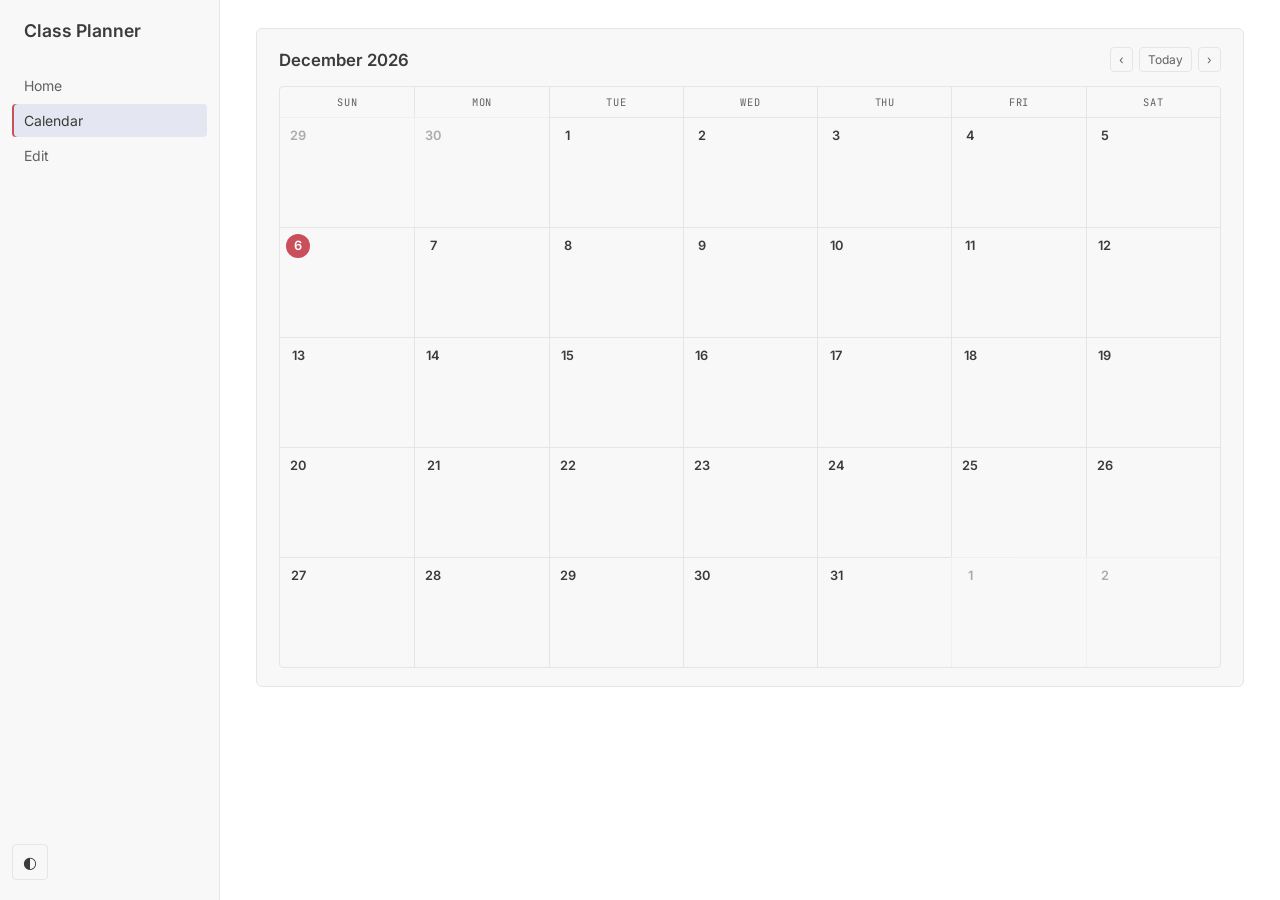
==== calendar.html @ b04fc5b9 "Add monthly Calendar page" ====
<!DOCTYPE html>
<html lang="en">
    <head>
        <meta charset="UTF-8">
        <meta name="viewport" content="width=device-width, initial-scale=1.0">
        <title>Calendar | Class Planner</title>
        <link rel="preconnect" href="https://fonts.googleapis.com">
        <link rel="preconnect" href="https://fonts.gstatic.com" crossorigin>
        <link href="https://fonts.googleapis.com/css2?family=Inter:wght@400;500;600&family=JetBrains+Mono:wght@400;500&display=swap" rel="stylesheet">
        <link rel="stylesheet" href="styles.css">
        <script src="theme.js"></script>
    </head>
    <body>
        <aside class="sidebar">
            <h1>Class Planner</h1>
            <nav>
                <a href="index.html">Home</a>
                <a href="calendar.html" class="active">Calendar</a>
                <a href="edit.html">Edit</a>
            </nav>
            <button id="theme-toggle" class="theme-toggle" type="button" title="Theme: Auto" aria-label="Theme: Auto">◐</button>
        </aside>

        <main>
            <section id="month-calendar">
                <div class="list-header">
                    <h2 id="month-label"></h2>
                    <div class="list-controls">
                        <button type="button" id="month-prev" class="btn-small" aria-label="Previous month">‹</button>
                        <button type="button" id="month-today" class="btn-small">Today</button>
                        <button type="button" id="month-next" class="btn-small" aria-label="Next month">›</button>
                    </div>
                </div>
                <div id="month-grid" class="month-grid"></div>
            </section>
        </main>

        <!-- Pop-up with a task's details (filled in by task-details.js) -->
        <dialog id="details-dialog" class="modal modal-small"></dialog>

        <script src="storage.js"></script>
        <script src="task-details.js"></script>
        <script src="calendar.js"></script>
    </body>
</html>
---- styles.css ----
/* ===== Theme colors ===== */

/* Dark theme (based on VS Code Dark Modern) */
:root,
:root[data-theme="dark"] {
    --bg: #1f1f1f;
    --sidebar: #181818;
    --surface: #181818;
    --hover: #2a2d2e;
    --active: #37373d;
    --border: #2b2b2b;
    --text: #cccccc;
    --muted: #9d9d9d;
    --accent: #e06c75;
}

/* Light theme when the device is in light mode (unless the user chose dark) */
@media (prefers-color-scheme: light) {
    :root:not([data-theme="dark"]) {
        --bg: #ffffff;
        --sidebar: #f8f8f8;
        --surface: #f8f8f8;
        --hover: #f2f2f2;
        --active: #e4e6f1;
        --border: #e5e5e5;
        --text: #3b3b3b;
        --muted: #616161;
        --accent: #c94f5a;
    }
}

/* Light theme when the user chooses it with the button */
:root[data-theme="light"] {
    --bg: #ffffff;
    --sidebar: #f8f8f8;
    --surface: #f8f8f8;
    --hover: #f2f2f2;
    --active: #e4e6f1;
    --border: #e5e5e5;
    --text: #3b3b3b;
    --muted: #616161;
    --accent: #c94f5a;
}

/* Status colors */
:root {
    --success: #4caf50;
}

/* Native controls (date/time pickers) match the theme */
:root,
:root[data-theme="dark"] {
    color-scheme: dark;
}

@media (prefers-color-scheme: light) {
    :root:not([data-theme="dark"]) {
        color-scheme: light;
    }
}

:root[data-theme="light"] {
    color-scheme: light;
}

/* ===== Page layout ===== */

body {
    margin: 0;
    display: flex;
    min-height: 100vh;
    font-family: "Inter", system-ui, sans-serif;
    font-size: 14px;
    background: var(--bg);
    color: var(--text);
}

/* ===== Sidebar ===== */

.sidebar {
    width: 220px;
    height: 100vh;
    position: sticky;
    top: 0;
    box-sizing: border-box;
    padding: 20px 12px;
    display: flex;
    flex-direction: column;
    background: var(--sidebar);
    border-right: 1px solid var(--border);
}

.sidebar h1 {
    margin: 0 0 28px 12px;
    font-size: 1.1rem;
    font-weight: 600;
}

nav {
    display: flex;
    flex-direction: column;
    gap: 2px;
}

nav a {
    padding: 8px 12px;
    border-radius: 4px;
    color: var(--muted);
    text-decoration: none;
}

nav a:hover {
    background: var(--hover);
    color: var(--text);
}

nav a.active {
    background: var(--active);
    color: var(--text);
    box-shadow: inset 2px 0 0 var(--accent);
}

.theme-toggle {
    margin-top: auto;
    width: 36px;
    height: 36px;
    border: 1px solid var(--border);
    border-radius: 4px;
    background: transparent;
    color: var(--text);
    font-size: 1rem;
    cursor: pointer;
}

.theme-toggle:hover {
    background: var(--hover);
}

/* ===== Main content ===== */

main {
    flex: 1;
    max-width: 1100px;
    padding: 28px 36px;
}

section {
    margin-bottom: 20px;
    padding: 18px 22px;
    background: var(--surface);
    border: 1px solid var(--border);
    border-radius: 6px;
}

h2 {
    margin: 0 0 14px;
    font-size: 1.05rem;
    font-weight: 600;
}

h3 {
    margin: 14px 0 6px;
    font-family: "JetBrains Mono", monospace;
    font-size: 0.7rem;
    font-weight: 500;
    text-transform: uppercase;
    letter-spacing: 0.08em;
    color: var(--muted);
}

p {
    color: var(--muted);
}

/* Use class="mono" on times and dates */
.mono {
    font-family: "JetBrains Mono", monospace;
}

/* ===== Edit page: 2 x 2 grid ===== */

.edit-grid {
    display: grid;
    grid-template-columns: 1fr 1fr;
    gap: 20px;
}

.edit-grid section {
    margin-bottom: 0;
}

.saved-list {
    min-height: 280px;
}

.danger-zone {
    margin-top: 20px;
}

/* ===== Forms ===== */

form {
    display: flex;
    flex-direction: column;
    gap: 14px;
}

.field {
    display: flex;
    flex-direction: column;
    gap: 6px;
    font-size: 0.8rem;
    color: var(--muted);
}

.field[hidden] {
    display: none;
}

.field-row {
    display: grid;
    grid-template-columns: repeat(auto-fit, minmax(120px, 1fr));
    gap: 12px;
}

.req {
    color: var(--accent);
}

input,
select,
textarea {
    font: inherit;
    font-size: 0.9rem;
    padding: 8px 10px;
    color: var(--text);
    background: var(--bg);
    border: 1px solid var(--border);
    border-radius: 4px;
}

input:focus,
select:focus,
textarea:focus {
    outline: none;
    border-color: var(--accent);
}

input[type="time"],
input[type="date"] {
    font-family: "JetBrains Mono", monospace;
}

input[type="color"] {
    width: 60px;
    height: 36px;
    padding: 2px;
    cursor: pointer;
}

textarea {
    min-height: 60px;
    resize: vertical;
}

/* ===== Meeting time box ===== */

.meetings {
    display: flex;
    flex-direction: column;
    gap: 12px;
}

fieldset.meeting {
    margin: 0;
    padding: 12px;
    display: flex;
    flex-direction: column;
    gap: 12px;
    border: 1px solid var(--border);
    border-radius: 4px;
}

legend {
    padding: 0 6px;
    font-family: "JetBrains Mono", monospace;
    font-size: 0.7rem;
    text-transform: uppercase;
    letter-spacing: 0.08em;
    color: var(--muted);
}

.days {
    display: flex;
    flex-wrap: wrap;
    gap: 6px;
}

.days label {
    display: flex;
    align-items: center;
    gap: 4px;
    padding: 4px 8px;
    font-size: 0.8rem;
    color: var(--muted);
    border: 1px solid var(--border);
    border-radius: 4px;
    cursor: pointer;
}

.days label:has(input:checked) {
    color: var(--text);
    background: var(--active);
    border-color: var(--accent);
}

input[type="checkbox"] {
    accent-color: var(--accent);
}

.remove-meeting {
    align-self: flex-start;
}

/* ===== Buttons ===== */

.btn {
    font: inherit;
    font-size: 0.9rem;
    padding: 8px 14px;
    border: 1px solid transparent;
    border-radius: 4px;
    cursor: pointer;
}

.btn-primary {
    color: #ffffff;
    background: var(--accent);
}

.btn-primary:hover {
    filter: brightness(1.1);
}

.btn-secondary {
    color: var(--text);
    background: transparent;
    border-color: var(--border);
}

.btn-secondary:hover {
    background: var(--hover);
}

.btn-danger {
    color: var(--accent);
    background: transparent;
    border-color: var(--accent);
}

.btn-danger:hover {
    color: #ffffff;
    background: var(--accent);
}

/* ===== Pop-up message (toast) ===== */

.toast {
    position: fixed;
    top: 20px;
    left: 50%;
    transform: translateX(-50%);
    z-index: 1000;
    padding: 10px 18px;
    font-size: 0.9rem;
    color: var(--text);
    background: var(--surface);
    border: 1px solid var(--border);
    border-left: 3px solid var(--success);
    border-radius: 4px;
    box-shadow: 0 4px 16px rgba(0, 0, 0, 0.3);
    animation: toast-in 0.2s ease-out;
}

.toast-error {
    border-left-color: var(--accent);
}

.toast.hide {
    animation: toast-out 0.3s ease-in forwards;
}

@keyframes toast-in {
    from { opacity: 0; transform: translate(-50%, -10px); }
    to   { opacity: 1; transform: translate(-50%, 0); }
}

@keyframes toast-out {
    to { opacity: 0; transform: translate(-50%, -10px); }
}

/* ===== Saved lists ===== */

.item-list {
    margin: 0 0 8px;
    padding: 0;
    list-style: none;
    display: flex;
    flex-direction: column;
    gap: 2px;
}

.item {
    display: flex;
    align-items: center;
    gap: 10px;
    padding: 8px 10px;
    border-radius: 4px;
}

.item:hover {
    background: var(--hover);
}

.dot {
    width: 10px;
    height: 10px;
    border-radius: 50%;
    flex-shrink: 0;
}

.item-info {
    flex: 1;
    min-width: 0;
    display: flex;
    flex-direction: column;
    gap: 2px;
}

.item-title {
    font-weight: 500;
}

.item-sub {
    font-size: 0.8rem;
    color: var(--muted);
}

.item-sub.mono {
    font-size: 0.75rem;
}

.item-actions {
    display: flex;
    gap: 6px;
}

.btn-small {
    font: inherit;
    font-size: 0.75rem;
    padding: 4px 8px;
    color: var(--muted);
    background: transparent;
    border: 1px solid var(--border);
    border-radius: 4px;
    cursor: pointer;
}

.btn-small:hover {
    color: var(--text);
    background: var(--active);
}

.btn-small[data-action="delete"]:hover {
    color: var(--accent);
    border-color: var(--accent);
}

.group-title {
    display: flex;
    align-items: center;
    gap: 8px;
}

.group-title .dot {
    width: 8px;
    height: 8px;
}

/* ===== Pop-up windows ===== */

.modal {
    width: min(560px, 90vw);
    max-height: 85vh;
    padding: 22px 24px;
    color: var(--text);
    background: var(--surface);
    border: 1px solid var(--border);
    border-radius: 6px;
    box-shadow: 0 10px 40px rgba(0, 0, 0, 0.4);
}

.modal::backdrop {
    background: rgba(0, 0, 0, 0.55);
}

.modal-small {
    width: min(400px, 90vw);
}

.modal p {
    color: var(--text);
}

.dialog-actions {
    display: flex;
    justify-content: flex-end;
    gap: 8px;
}

/* ===== Select mode ===== */

.list-header {
    display: flex;
    align-items: center;
    justify-content: space-between;
    gap: 8px;
    margin-bottom: 14px;
}

.list-header h2 {
    margin: 0;
}

.list-controls {
    display: flex;
    gap: 6px;
}

.btn-small-danger {
    color: var(--accent);
    border-color: var(--accent);
}

.btn-small-danger:hover {
    color: #ffffff;
    background: var(--accent);
}

.btn:disabled,
.btn-small:disabled {
    opacity: 0.4;
    cursor: not-allowed;
    filter: none;
}

.btn-small:disabled:hover {
    color: var(--accent);
    background: transparent;
}

.item.selectable {
    cursor: pointer;
}

.item.selected {
    background: var(--active);
}

/* ===== Clear everything pop-up ===== */

#clear-input {
    width: 100%;
    box-sizing: border-box;
    margin-bottom: 16px;
    font-family: "JetBrains Mono", monospace;
}


/* ===== Task status colors ===== */

:root {
    --danger: #e5534b;
    --warning: #e0a030;
}

/* ===== To-Do checklist ===== */

.todo-item {
    display: flex;
    align-items: center;
    gap: 10px;
    padding: 8px 10px;
    border-radius: 4px;
    cursor: pointer;
}

.todo-item:hover {
    box-shadow: inset 0 0 0 1px var(--border);
}

.todo-item.status-overdue {
    background: color-mix(in srgb, var(--danger) 16%, transparent);
}

.todo-item.status-done {
    background: color-mix(in srgb, var(--success) 14%, transparent);
}

.todo-item.status-late {
    background: color-mix(in srgb, var(--warning) 16%, transparent);
}

.todo-check {
    width: 16px;
    height: 16px;
    margin: 0;
    flex-shrink: 0;
    cursor: pointer;
}

.status-done .todo-check,
.status-late .todo-check {
    accent-color: var(--success);
}

.todo-class {
    font-weight: 400;
    color: var(--muted);
}

/* Small priority tag on the right */
.priority {
    flex-shrink: 0;
    padding: 2px 8px;
    font-family: "JetBrains Mono", monospace;
    font-size: 0.7rem;
    border: 1px solid var(--border);
    border-radius: 999px;
    color: var(--muted);
}

.priority-high {
    color: var(--danger);
    border-color: var(--danger);
}

.priority-medium {
    color: var(--warning);
    border-color: var(--warning);
}

/* ===== Task details pop-up ===== */

.details-class {
    display: flex;
    align-items: center;
    gap: 8px;
    margin: -6px 0 16px;
    color: var(--muted);
}

.details-list {
    display: grid;
    grid-template-columns: auto 1fr;
    gap: 8px 16px;
    margin: 0 0 20px;
}

.details-list dt {
    font-family: "JetBrains Mono", monospace;
    font-size: 0.7rem;
    text-transform: uppercase;
    letter-spacing: 0.08em;
    color: var(--muted);
    padding-top: 2px;
}

.details-list dd {
    margin: 0;
}

.details-notes {
    white-space: pre-wrap;
}

.status-text-overdue { color: var(--danger); }
.status-text-done    { color: var(--success); }
.status-text-late    { color: var(--warning); }

a.btn {
    display: inline-block;
    text-decoration: none;
}


/* ===== Today section ===== */

.today-date {
    margin-left: 8px;
    font-family: "JetBrains Mono", monospace;
    font-size: 0.8rem;
    font-weight: 400;
    color: var(--muted);
}

.class-item.ended {
    opacity: 0.45;
}

/* "Now" and "Next" tags on today's classes */
.tag {
    flex-shrink: 0;
    padding: 2px 8px;
    font-family: "JetBrains Mono", monospace;
    font-size: 0.7rem;
    border-radius: 999px;
}

.tag-now {
    color: #ffffff;
    background: var(--accent);
}

.tag-next {
    color: var(--muted);
    border: 1px solid var(--border);
}


/* ===== Weekly Timeline ===== */

.week-grid {
    display: grid;
    grid-template-columns: 64px repeat(7, minmax(0, 1fr));
    border: 1px solid var(--border);
    border-radius: 4px;
    overflow: hidden;
}

.week-corner,
.week-day-head,
.week-row-label,
.week-tasks {
    border-bottom: 1px solid var(--border);
}

.week-day-head,
.week-tasks,
.week-col {
    border-left: 1px solid var(--border);
}

/* Day names and dates */
.week-day-head {
    padding: 8px 4px;
    display: flex;
    flex-direction: column;
    align-items: center;
    gap: 4px;
}

.week-dow {
    font-family: "JetBrains Mono", monospace;
    font-size: 0.65rem;
    text-transform: uppercase;
    letter-spacing: 0.08em;
    color: var(--muted);
}

.week-date {
    min-width: 28px;
    line-height: 28px;
    text-align: center;
    font-size: 1rem;
    font-weight: 600;
    border-radius: 50%;
}

.week-day-head.is-today .week-date {
    color: #ffffff;
    background: var(--accent);
}

.week-day-head.is-today .week-dow {
    color: var(--accent);
}

/* "Due" row of task chips */
.week-row-label {
    padding: 8px 8px 0 0;
    text-align: right;
    font-family: "JetBrains Mono", monospace;
    font-size: 0.65rem;
    text-transform: uppercase;
    letter-spacing: 0.08em;
    color: var(--muted);
}

.week-tasks {
    min-height: 30px;
    padding: 4px;
    display: flex;
    flex-direction: column;
    gap: 3px;
}

.week-task {
    font: inherit;
    font-size: 0.72rem;
    text-align: left;
    padding: 3px 6px;
    color: var(--text);
    background: var(--hover);
    border: none;
    border-left: 3px solid var(--class-color, var(--border));
    border-radius: 3px;
    cursor: pointer;
    white-space: nowrap;
    overflow: hidden;
    text-overflow: ellipsis;
}

.week-task.status-overdue {
    background: color-mix(in srgb, var(--danger) 22%, transparent);
}

.week-task.status-done {
    background: color-mix(in srgb, var(--success) 20%, transparent);
}

.week-task.status-late {
    background: color-mix(in srgb, var(--warning) 22%, transparent);
}

/* Hour labels down the left side */
.week-hours {
    position: relative;
}

.week-hour {
    position: absolute;
    right: 8px;
    margin-top: 3px;
    font-family: "JetBrains Mono", monospace;
    font-size: 0.65rem;
    color: var(--muted);
}

/* Day columns with a faint line every hour */
.week-col {
    position: relative;
    background-image: repeating-linear-gradient(
        to bottom,
        var(--border) 0,
        var(--border) 1px,
        transparent 1px,
        transparent var(--hour-height)
    );
}

.week-col.is-today {
    background-color: color-mix(in srgb, var(--accent) 5%, transparent);
}

/* Class blocks */
.week-class {
    position: absolute;
    left: 3px;
    right: 3px;
    box-sizing: border-box;
    padding: 3px 6px;
    display: flex;
    flex-direction: column;
    gap: 1px;
    overflow: hidden;
    font-size: 0.72rem;
    background: color-mix(in srgb, var(--class-color) 22%, var(--surface));
    border-left: 3px solid var(--class-color);
    border-radius: 3px;
}

.week-class-code,
.week-class-time {
    white-space: nowrap;
    overflow: hidden;
    text-overflow: ellipsis;
}

.week-class-code {
    font-weight: 600;
}

.week-class-time {
    font-family: "JetBrains Mono", monospace;
    font-size: 0.65rem;
    color: var(--muted);
}

/* "You are here" line */
.week-now {
    position: absolute;
    left: 0;
    right: 0;
    z-index: 2;
    height: 2px;
    background: var(--accent);
    pointer-events: none;
}

.week-now::before {
    content: "";
    position: absolute;
    left: -5px;
    top: -4px;
    width: 10px;
    height: 10px;
    border-radius: 50%;
    background: var(--accent);
}


/* ===== Monthly Calendar ===== */

.month-grid {
    display: grid;
    grid-template-columns: repeat(7, minmax(0, 1fr));
    grid-template-rows: auto;                 /* weekday-name row */
    grid-auto-rows: minmax(110px, auto);      /* day rows grow to fit their tasks */
    border: 1px solid var(--border);
    border-radius: 4px;
    overflow: hidden;
}

.month-grid > * {
    border-left: 1px solid var(--border);
}

.month-grid > :nth-child(7n + 1) {
    border-left: none;
}

.month-dow {
    padding: 8px;
    text-align: center;
    font-family: "JetBrains Mono", monospace;
    font-size: 0.65rem;
    text-transform: uppercase;
    letter-spacing: 0.08em;
    color: var(--muted);
}

.month-day {
    min-width: 0;
    padding: 6px;
    display: flex;
    flex-direction: column;
    gap: 3px;
    border-top: 1px solid var(--border);
    cursor: pointer;
}

.month-day:hover {
    background: var(--hover);
}

.month-day.other-month {
    opacity: 0.4;
}

.month-num {
    align-self: flex-start;
    min-width: 24px;
    line-height: 24px;
    margin-bottom: 2px;
    text-align: center;
    font-size: 0.8rem;
    font-weight: 600;
    border-radius: 50%;
}

.month-day.is-today .month-num {
    color: #ffffff;
    background: var(--accent);
}

.chip-class {
    color: var(--muted);
}

/* Let long task names wrap instead of getting cut off (day boxes grow to fit) */
.month-task {
    white-space: normal;
    line-height: 1.3;
}
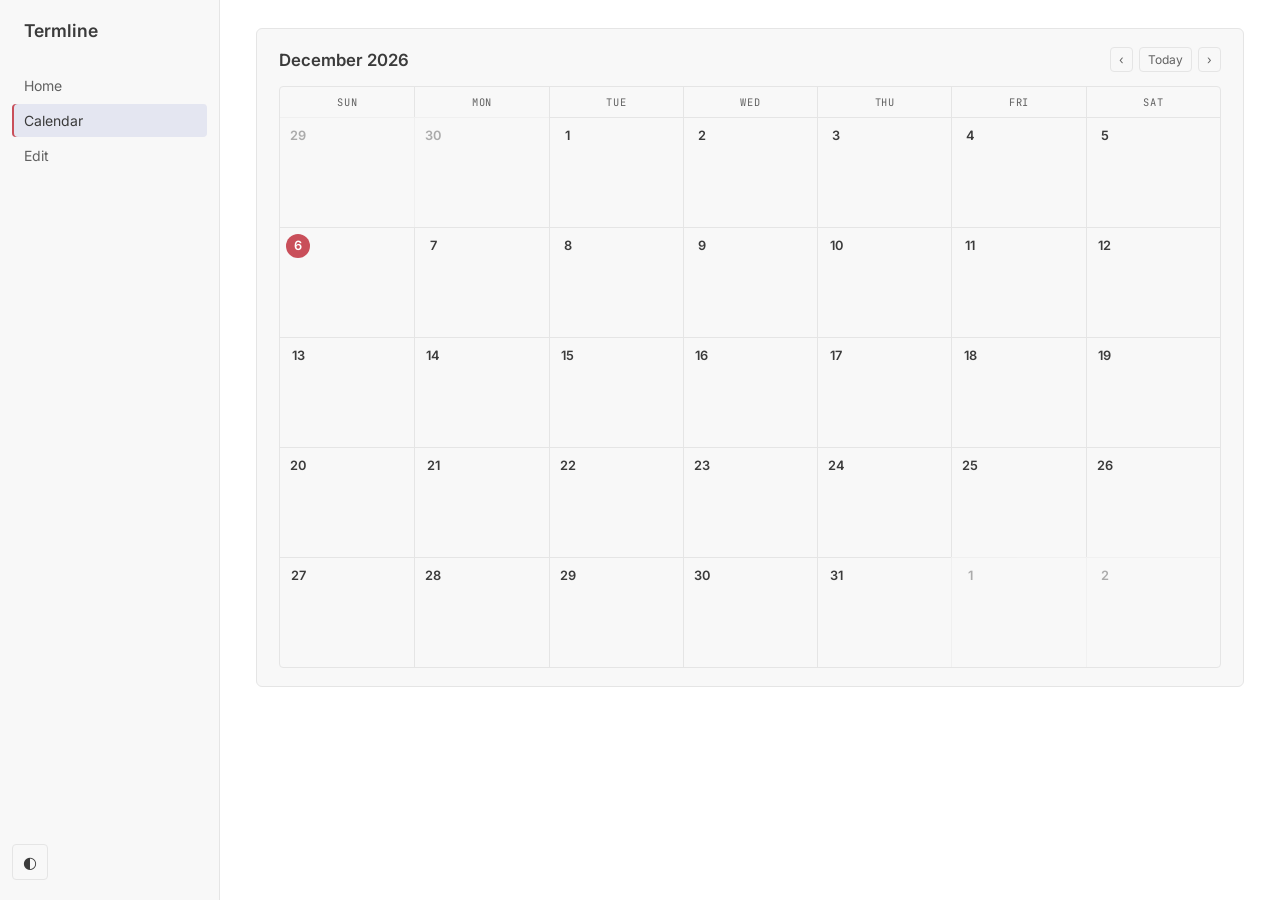
==== commit b24dc54e: "Rename app to Termline" ====
--- a/calendar.html
+++ b/calendar.html
@@ -3,7 +3,7 @@
     <head>
         <meta charset="UTF-8">
         <meta name="viewport" content="width=device-width, initial-scale=1.0">
-        <title>Calendar | Class Planner</title>
+        <title>Calendar | Termline</title>
         <link rel="preconnect" href="https://fonts.googleapis.com">
         <link rel="preconnect" href="https://fonts.gstatic.com" crossorigin>
         <link href="https://fonts.googleapis.com/css2?family=Inter:wght@400;500;600&family=JetBrains+Mono:wght@400;500&display=swap" rel="stylesheet">
@@ -12,7 +12,7 @@
     </head>
     <body>
         <aside class="sidebar">
-            <h1>Class Planner</h1>
+            <h1>Termline</h1>
             <nav>
                 <a href="index.html">Home</a>
                 <a href="calendar.html" class="active">Calendar</a>
@@ -33,6 +33,9 @@
                 </div>
                 <div id="month-grid" class="month-grid"></div>
             </section>
+
+             <!-- Phone only: the tapped day's tasks -->
+            <section id="day-panel" class="day-panel"></section>
         </main>
 
         <!-- Pop-up with a task's details (filled in by task-details.js) -->
--- a/styles.css
+++ b/styles.css
@@ -992,4 +992,218 @@
 .month-task {
     white-space: normal;
     line-height: 1.3;
+}
+
+
+/* ===== Class color choices ===== */
+
+.color-picker {
+    display: flex;
+    flex-wrap: wrap;
+    align-items: center;
+    gap: 8px;
+    min-height: 36px;
+}
+
+.swatch {
+    width: 22px;
+    height: 22px;
+    padding: 0;
+    border: none;
+    border-radius: 50%;
+    background: var(--swatch);
+    cursor: pointer;
+}
+
+.swatch:hover {
+    transform: scale(1.12);
+}
+
+/* Ring around the chosen color */
+.swatch.selected {
+    box-shadow: 0 0 0 2px var(--surface), 0 0 0 4px var(--text);
+}
+
+.swatch-custom.selected {
+    color: var(--text);
+    border-color: var(--text);
+}
+
+input[type="color"].custom-color {
+    width: 40px;
+    height: 28px;
+    padding: 2px;
+}
+
+
+/* Keep the red * on the same line as its label; inputs go on the next line */
+.field {
+    flex-direction: row;
+    flex-wrap: wrap;
+    align-items: baseline;
+    column-gap: 4px;
+    min-width: 0;
+}
+
+.field > input,
+.field > select,
+.field > textarea,
+.field > .color-picker {
+    flex-basis: 100%;
+    width: 100%;
+    min-width: 0;
+    box-sizing: border-box;
+}
+
+
+/* ===== Phone-only pieces (hidden on a computer) ===== */
+
+.week-grid {
+    --hours-width: 64px;
+}
+
+.week-hour {
+    white-space: nowrap;
+}
+
+.month-dots,
+.day-panel {
+    display: none;
+}
+
+.chip-time {
+    font-family: "JetBrains Mono", monospace;
+    color: var(--muted);
+}
+
+a.btn-small {
+    text-decoration: none;
+}
+
+
+/* ===== Phone layout: screens 700px wide or narrower ===== */
+
+@media (max-width: 700px) {
+
+    /* Sidebar becomes a bottom tab bar */
+    .sidebar {
+        position: fixed;
+        top: auto;
+        bottom: 0;
+        left: 0;
+        right: 0;
+        z-index: 50;
+        width: 100%;
+        height: auto;
+        padding: 6px 8px calc(6px + env(safe-area-inset-bottom));
+        flex-direction: row;
+        align-items: center;
+        gap: 8px;
+        border-right: none;
+        border-top: 1px solid var(--border);
+    }
+
+    .sidebar h1 {
+        display: none;
+    }
+
+    nav {
+        flex: 1;
+        flex-direction: row;
+    }
+
+    nav a {
+        flex: 1;
+        text-align: center;
+        padding: 10px 4px;
+    }
+
+    nav a.active {
+        box-shadow: inset 0 2px 0 var(--accent);
+    }
+
+    .theme-toggle {
+        margin-top: 0;
+        flex-shrink: 0;
+    }
+
+    /* Main content uses the full width and leaves room for the tab bar */
+    main {
+        min-width: 0;
+        padding: 16px 12px 88px;
+    }
+
+    section {
+        padding: 14px 12px;
+    }
+
+    .list-header {
+        flex-wrap: wrap;
+    }
+
+    /* Edit page: one column */
+    .edit-grid {
+        grid-template-columns: 1fr;
+    }
+
+    /* Weekly Timeline: narrower hour labels */
+    .week-grid {
+        --hours-width: 48px;
+    }
+
+    .week-hour {
+        right: 4px;
+        font-size: 0.6rem;
+    }
+
+    /* Calendar: small boxes with dots instead of task chips */
+    .month-grid {
+        grid-auto-rows: minmax(52px, auto);
+    }
+
+    .month-day {
+        padding: 4px 2px;
+        align-items: center;
+    }
+
+    .month-day .month-task {
+        display: none;
+    }
+
+    .month-num {
+        align-self: center;
+        margin-bottom: 0;
+    }
+
+    .month-dots {
+        display: flex;
+        flex-wrap: wrap;
+        justify-content: center;
+        gap: 3px;
+    }
+
+    .month-dots .dot {
+        width: 6px;
+        height: 6px;
+    }
+
+    .month-day.is-selected {
+        background: var(--active);
+    }
+
+    .day-panel {
+        display: block;
+        margin-top: 16px;
+    }
+
+    .day-panel-list {
+        display: flex;
+        flex-direction: column;
+        gap: 6px;
+    }
+
+    .day-panel .month-task {
+        padding: 8px 10px;
+        font-size: 0.85rem;
+    }
 }
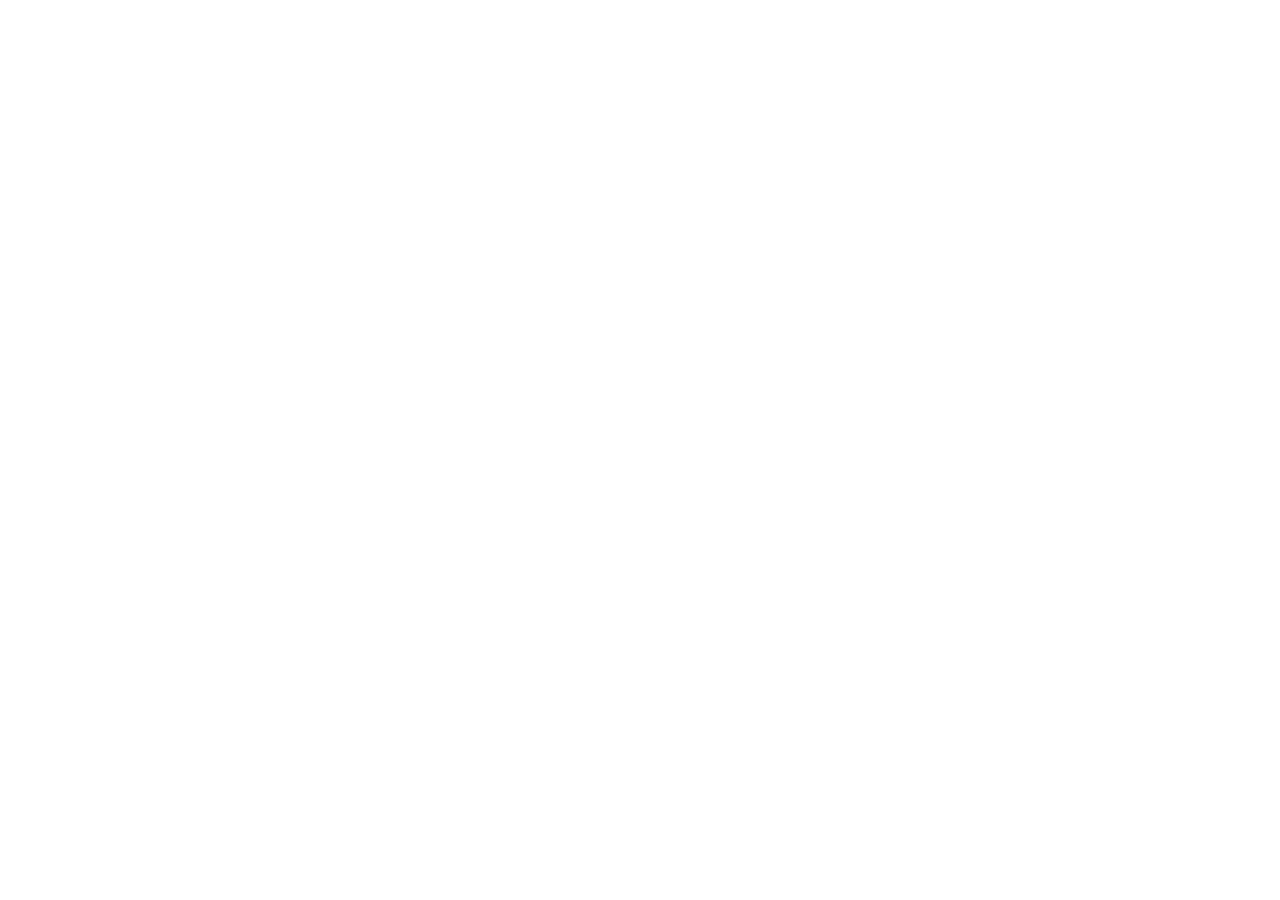
==== commit 72837cd6: "Add sign-in page and accounts" ====
--- a/calendar.html
+++ b/calendar.html
@@ -1,14 +1,23 @@
 <!DOCTYPE html>
-<html lang="en">
+<html lang="en" class="auth-pending">
     <head>
         <meta charset="UTF-8">
-        <meta name="viewport" content="width=device-width, initial-scale=1.0">
+        <meta name="viewport" content="width=device-width, initial-scale=1.0, viewport-fit=cover">
         <title>Calendar | Termline</title>
+        <meta name="theme-color" content="#1f1f1f">
+        <link rel="manifest" href="manifest.webmanifest">
+        <link rel="icon" type="image/png" sizes="32x32" href="icons/favicon-32.png">
+        <link rel="apple-touch-icon" href="icons/apple-touch-icon.png">
+        <meta name="apple-mobile-web-app-capable" content="yes">
+        <meta name="mobile-web-app-capable" content="yes">
+        <meta name="apple-mobile-web-app-title" content="Termline">
+        <meta name="apple-mobile-web-app-status-bar-style" content="black-translucent">
         <link rel="preconnect" href="https://fonts.googleapis.com">
         <link rel="preconnect" href="https://fonts.gstatic.com" crossorigin>
         <link href="https://fonts.googleapis.com/css2?family=Inter:wght@400;500;600&family=JetBrains+Mono:wght@400;500&display=swap" rel="stylesheet">
         <link rel="stylesheet" href="styles.css">
         <script src="theme.js"></script>
+        <script type="module" src="account.js"></script>
     </head>
     <body>
         <aside class="sidebar">
--- a/styles.css
+++ b/styles.css
@@ -1206,4 +1206,240 @@
         padding: 8px 10px;
         font-size: 0.85rem;
     }
+}
+
+
+/* ===== Opened from the home screen (installed app) ===== */
+
+/* A dark strip behind the phone's clock and battery, in both themes */
+@media (display-mode: standalone) {
+    body::before {
+        content: "";
+        position: fixed;
+        top: 0;
+        left: 0;
+        right: 0;
+        z-index: 100;
+        height: env(safe-area-inset-top);
+        background: #1f1f1f;
+    }
+}
+
+/* Push the page down so nothing hides under the clock and battery */
+@media (display-mode: standalone) and (max-width: 700px) {
+    main {
+        padding-top: calc(16px + env(safe-area-inset-top));
+    }
+}
+
+
+/* ===== Accounts ===== */
+
+/* Hide pages until we know who is signed in (prevents a flash before redirecting) */
+.auth-pending body {
+    visibility: hidden;
+}
+
+/* Account button + theme button at the bottom of the sidebar */
+.sidebar-footer {
+    position: relative;
+    margin-top: auto;
+    display: flex;
+    align-items: center;
+    gap: 8px;
+}
+
+.sidebar-footer .theme-toggle {
+    margin-top: 0;
+}
+
+.account-button {
+    flex-shrink: 0;
+    width: 36px;
+    height: 36px;
+    font: inherit;
+    font-weight: 600;
+    color: #ffffff;
+    background: var(--accent);
+    border: none;
+    border-radius: 50%;
+    cursor: pointer;
+}
+
+.account-menu {
+    position: absolute;
+    bottom: calc(100% + 8px);
+    left: 0;
+    z-index: 60;
+    min-width: 220px;
+    padding: 12px;
+    display: flex;
+    flex-direction: column;
+    gap: 4px;
+    background: var(--surface);
+    border: 1px solid var(--border);
+    border-radius: 6px;
+    box-shadow: 0 8px 24px rgba(0, 0, 0, 0.35);
+}
+
+.account-menu[hidden] {
+    display: none;
+}
+
+.account-name {
+    font-weight: 600;
+}
+
+.account-email {
+    font-size: 0.8rem;
+    color: var(--muted);
+    overflow-wrap: anywhere;
+}
+
+.account-menu .btn {
+    margin-top: 8px;
+}
+
+@media (max-width: 700px) {
+    .sidebar-footer {
+        margin-top: 0;
+        flex-shrink: 0;
+    }
+
+    .account-menu {
+        left: auto;
+        right: 0;
+    }
+}
+
+/* ===== Sign-in page ===== */
+
+.auth-main {
+    flex: 1;
+    max-width: none;
+    display: flex;
+    align-items: center;
+    justify-content: center;
+    padding: 24px 16px;
+}
+
+.auth-card {
+    box-sizing: border-box;
+    width: 100%;
+    max-width: 380px;
+    padding: 32px 28px;
+    text-align: center;
+    background: var(--surface);
+    border: 1px solid var(--border);
+    border-radius: 10px;
+}
+
+.auth-logo {
+    width: 56px;
+    height: 56px;
+    border-radius: 13px;
+}
+
+.auth-card h1 {
+    margin: 12px 0 4px;
+    font-size: 1.5rem;
+}
+
+.auth-tagline {
+    margin: 0 0 24px;
+    font-size: 0.9rem;
+}
+
+.auth-card form {
+    text-align: left;
+}
+
+.google-button {
+    width: 100%;
+    display: flex;
+    align-items: center;
+    justify-content: center;
+    gap: 10px;
+}
+
+.auth-divider {
+    display: flex;
+    align-items: center;
+    gap: 12px;
+    margin: 18px 0;
+    font-size: 0.8rem;
+    color: var(--muted);
+}
+
+.auth-divider::before,
+.auth-divider::after {
+    content: "";
+    flex: 1;
+    height: 1px;
+    background: var(--border);
+}
+
+.link-button {
+    padding: 0;
+    font: inherit;
+    font-size: 0.85rem;
+    color: var(--accent);
+    background: none;
+    border: none;
+    cursor: pointer;
+}
+
+.link-button:hover {
+    text-decoration: underline;
+}
+
+#forgot-button {
+    align-self: flex-end;
+    margin-top: -6px;
+}
+
+#forgot-button[hidden] {
+    display: none;
+}
+
+.auth-error {
+    margin: 0;
+    padding: 8px 10px;
+    font-size: 0.85rem;
+    text-align: left;
+    color: var(--danger);
+    background: color-mix(in srgb, var(--danger) 12%, transparent);
+    border-radius: 4px;
+}
+
+.auth-switch {
+    margin: 20px 0 0;
+    font-size: 0.85rem;
+}
+
+#verify-screen {
+    display: flex;
+    flex-direction: column;
+    gap: 12px;
+}
+
+#verify-screen[hidden],
+#auth-forms[hidden] {
+    display: none;
+}
+
+#verify-screen h2 {
+    margin: 0;
+}
+
+#verify-screen p {
+    margin: 0;
+}
+
+/* Theme button in the top-right corner of the sign-in page */
+.auth-theme {
+    position: fixed;
+    top: calc(16px + env(safe-area-inset-top));
+    right: 16px;
+    margin: 0;
 }
